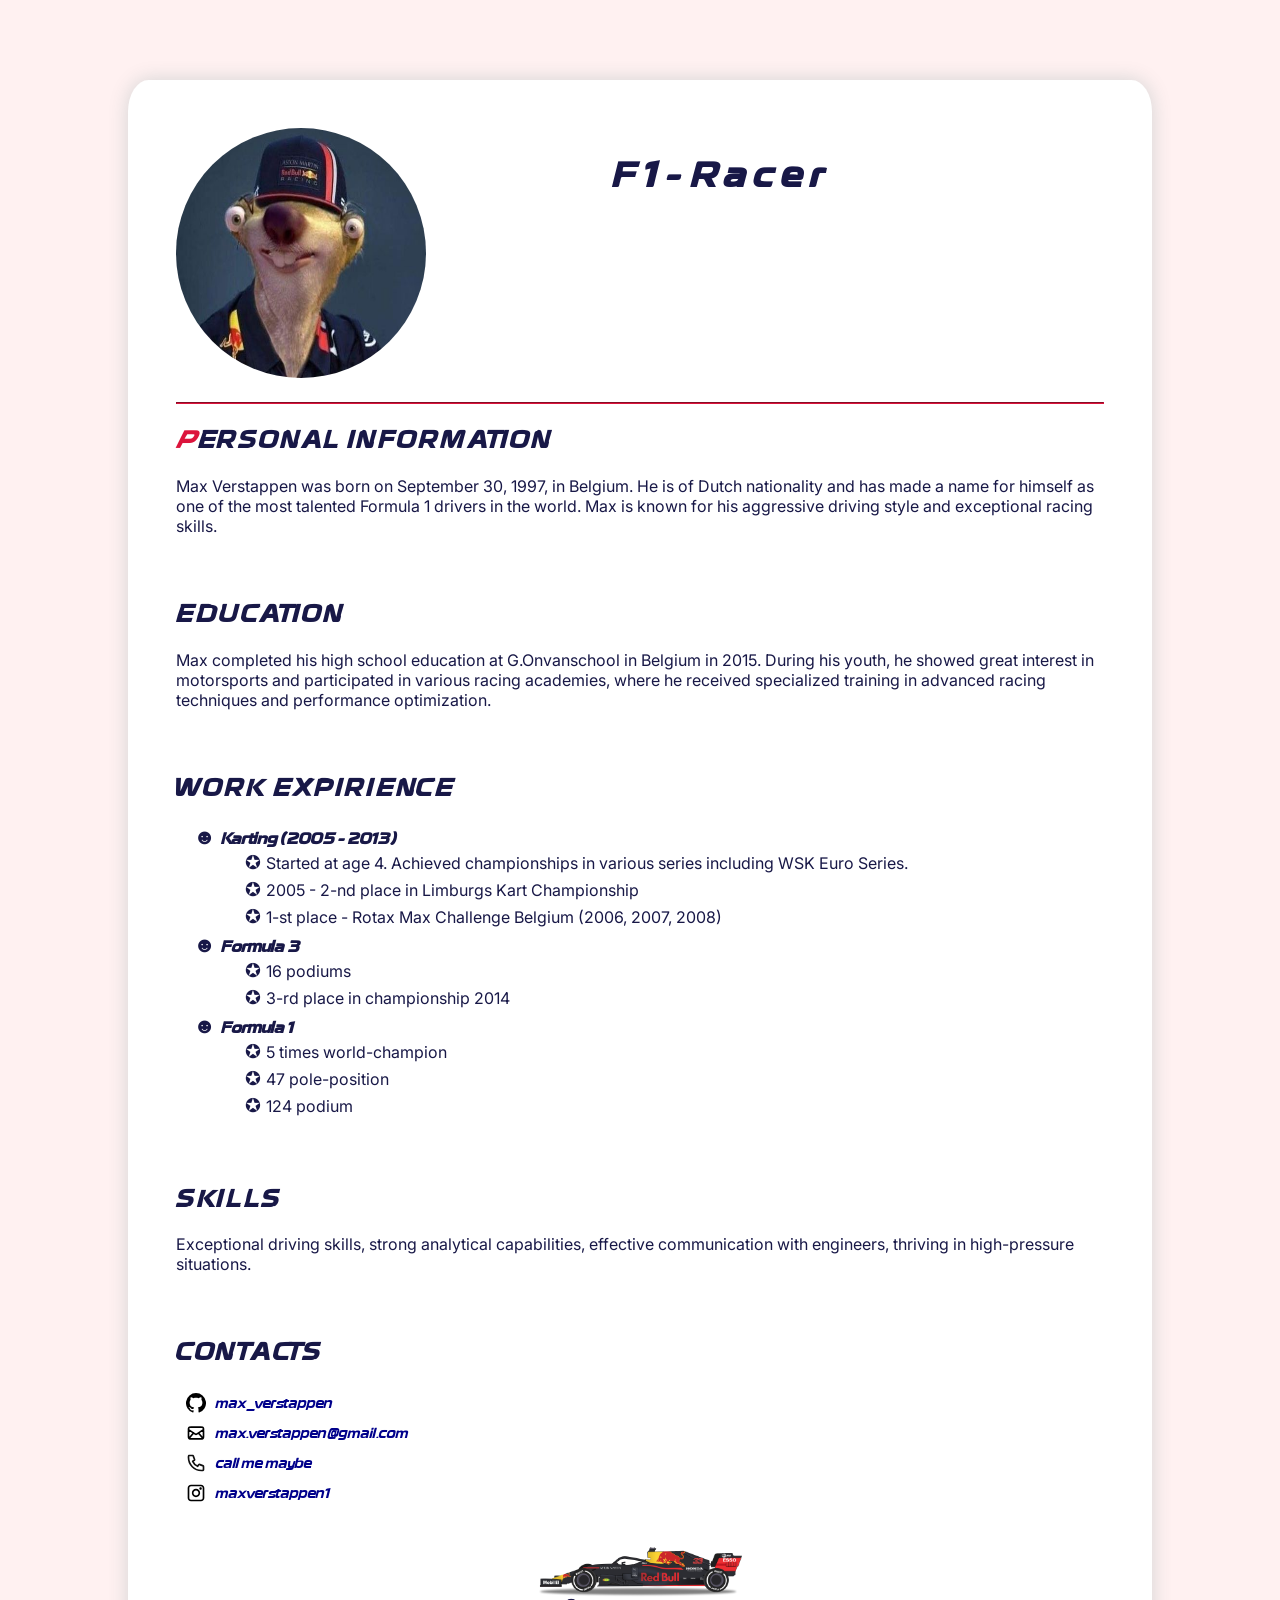
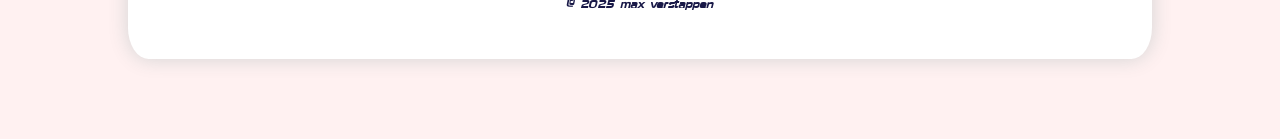
==== index.html @ b6f18a9c "feat: add all information" ====
<!DOCTYPE html>
<html lang="en">
  <head>
    <meta charset="UTF-8" />
    <meta name="viewport" content="width=device-width, initial-scale=1.0" />
    <meta name="description" content="CV" />
    <link rel="icon" href="assets/img/favicon.png" />
    <link rel="stylesheet" href="style.css" />
    <link rel="preconnect" href="https://fonts.googleapis.com" />
    <link rel="preconnect" href="https://fonts.gstatic.com" crossorigin />
    <link
      href="https://fonts.googleapis.com/css2?family=Inter:ital,opsz,wght@0,14..32,100..900;1,14..32,100..900&display=swap"
      rel="stylesheet"
    />
    <title>CV page markup</title>
  </head>
  <body>
    <header>
      <nav>
        <a href="https://github.com/mavylow/Module_2"
          ><img src="assets/img/max.jpeg" class="avatar" alt="avatar"
        /></a>
      </nav>

      <h1>F1-Racer</h1>
    </header>
    <main>
      <section class="personal-information">
        <hr />
        <h2>Personal information</h2>
        <p>
          Max Verstappen was born on September 30, 1997, in Belgium. He is of
          Dutch nationality and has made a name for himself as one of the most
          talented Formula 1 drivers in the world. Max is known for his
          aggressive driving style and exceptional racing skills.
        </p>
      </section>
      <section class="education">
        <h2>Education</h2>
        <p>
          Max completed his high school education at G.Onvanschool in Belgium in
          2015. During his youth, he showed great interest in motorsports and
          participated in various racing academies, where he received
          specialized training in advanced racing techniques and performance
          optimization.
        </p>
      </section>
      <section class="work-expirience">
        <h2>Work expirience</h2>
        <ul class="job">
          <li>
            Karting (2005 - 2013)
            <ul class="duty">
              <li>
                Started at age 4. Achieved championships in various series
                including WSK Euro Series.
              </li>
              <li>2005 - 2-nd place in Limburgs Kart Championship</li>
              <li>
                1-st place - Rotax Max Challenge Belgium (2006, 2007, 2008)
              </li>
            </ul>
          </li>
          <li>
            Formula 3
            <ul class="duty">
              <li>16 podiums</li>
              <li>3-rd place in championship 2014</li>
            </ul>
          </li>
          <li>
            Formula 1
            <ul class="duty">
              <li>5 times world-champion</li>
              <li>47 pole-position</li>
              <li>124 podium</li>
            </ul>
          </li>
        </ul>
      </section>
      <section class="skills">
        <h2>Skills</h2>
        <p>
          Exceptional driving skills, strong analytical capabilities, effective
          communication with engineers, thriving in high-pressure situations.
        </p>
      </section>
      <section class="contacts">
        <h2>Contacts</h2>
        <nav>
          <div>
            <svg viewBox="0 0 20 20" xmlns="http://www.w3.org/2000/svg">
              <path
                d="M10 0a10 10 0 0 0-3.16 19.49c.5.1.68-.22.68-.48v-1.7c-2.78.6-3.37-1.34-3.37-1.34-.45-1.15-1.11-1.46-1.11-1.46-.9-.62.07-.61.07-.61 1 .07 1.53 1.03 1.53 1.03.89 1.52 2.34 1.08 2.91.83.09-.65.35-1.09.63-1.34-2.22-.25-4.55-1.11-4.55-4.94 0-1.09.39-1.98 1.03-2.68-.1-.25-.45-1.27.1-2.65 0 0 .84-.27 2.75 1.02.8-.22 1.65-.33 2.5-.33.85 0 1.7.11 2.5.33 1.91-1.29 2.75-1.02 2.75-1.02.55 1.38.2 2.4.1 2.65.64.7 1.03 1.59 1.03 2.68 0 3.84-2.34 4.68-4.57 4.93.36.31.68.92.68 1.85v2.74c0 .27.18.58.69.48A10 10 0 0 0 10 0z"
              />
            </svg>
            <a href="https://github.com/mavylow/Module_2"> max_verstappen</a>
          </div>
          <div>
            <svg
              width="20px"
              height="20px"
              viewBox="0 0 24 24"
              fill="none"
              xmlns="http://www.w3.org/2000/svg"
            >
              <path
                d="M4 18L9 12M20 18L15 12M3 8L10.225 12.8166C10.8665 13.2443 11.1872 13.4582 11.5339 13.5412C11.8403 13.6147 12.1597 13.6147 12.4661 13.5412C12.8128 13.4582 13.1335 13.2443 13.775 12.8166L21 8M6.2 19H17.8C18.9201 19 19.4802 19 19.908 18.782C20.2843 18.5903 20.5903 18.2843 20.782 17.908C21 17.4802 21 16.9201 21 15.8V8.2C21 7.0799 21 6.51984 20.782 6.09202C20.5903 5.71569 20.2843 5.40973 19.908 5.21799C19.4802 5 18.9201 5 17.8 5H6.2C5.0799 5 4.51984 5 4.09202 5.21799C3.71569 5.40973 3.40973 5.71569 3.21799 6.09202C3 6.51984 3 7.07989 3 8.2V15.8C3 16.9201 3 17.4802 3.21799 17.908C3.40973 18.2843 3.71569 18.5903 4.09202 18.782C4.51984 19 5.07989 19 6.2 19Z"
                stroke="#000000"
                stroke-width="2"
                stroke-linecap="round"
                stroke-linejoin="round"
              />
            </svg>
            <a href="mailto:sofa.majseenko@gmail.com">
              max.verstappen@gmail.com</a
            >
          </div>
          <div>
            <svg
              viewBox="0 0 24 24"
              fill="none"
              xmlns="http://www.w3.org/2000/svg"
            >
              <path
                d="M3 5.5C3 14.0604 9.93959 21 18.5 21C18.8862 21 19.2691 20.9859 19.6483 20.9581C20.0834 20.9262 20.3009 20.9103 20.499 20.7963C20.663 20.7019 20.8185 20.5345 20.9007 20.364C21 20.1582 21 19.9181 21 19.438V16.6207C21 16.2169 21 16.015 20.9335 15.842C20.8749 15.6891 20.7795 15.553 20.6559 15.4456C20.516 15.324 20.3262 15.255 19.9468 15.117L16.74 13.9509C16.2985 13.7904 16.0777 13.7101 15.8683 13.7237C15.6836 13.7357 15.5059 13.7988 15.3549 13.9058C15.1837 14.0271 15.0629 14.2285 14.8212 14.6314L14 16C11.3501 14.7999 9.2019 12.6489 8 10L9.36863 9.17882C9.77145 8.93713 9.97286 8.81628 10.0942 8.64506C10.2012 8.49408 10.2643 8.31637 10.2763 8.1317C10.2899 7.92227 10.2096 7.70153 10.0491 7.26005L8.88299 4.05321C8.745 3.67376 8.67601 3.48403 8.55442 3.3441C8.44701 3.22049 8.31089 3.12515 8.15802 3.06645C7.98496 3 7.78308 3 7.37932 3H4.56201C4.08188 3 3.84181 3 3.63598 3.09925C3.4655 3.18146 3.29814 3.33701 3.2037 3.50103C3.08968 3.69907 3.07375 3.91662 3.04189 4.35173C3.01413 4.73086 3 5.11378 3 5.5Z"
                stroke="#0F0F0F"
                stroke-width="2"
                stroke-linecap="round"
                stroke-linejoin="round"
              />
            </svg>
            <a href="tel:+375444672612"> call me maybe</a>
          </div>
          <div>
            <svg
              width="20px"
              height="20px"
              viewBox="0 0 24 24"
              fill="none"
              xmlns="http://www.w3.org/2000/svg"
            >
              <path
                fill-rule="evenodd"
                clip-rule="evenodd"
                d="M2 6C2 3.79086 3.79086 2 6 2H18C20.2091 2 22 3.79086 22 6V18C22 20.2091 20.2091 22 18 22H6C3.79086 22 2 20.2091 2 18V6ZM6 4C4.89543 4 4 4.89543 4 6V18C4 19.1046 4.89543 20 6 20H18C19.1046 20 20 19.1046 20 18V6C20 4.89543 19.1046 4 18 4H6ZM12 9C10.3431 9 9 10.3431 9 12C9 13.6569 10.3431 15 12 15C13.6569 15 15 13.6569 15 12C15 10.3431 13.6569 9 12 9ZM7 12C7 9.23858 9.23858 7 12 7C14.7614 7 17 9.23858 17 12C17 14.7614 14.7614 17 12 17C9.23858 17 7 14.7614 7 12ZM17.5 8C18.3284 8 19 7.32843 19 6.5C19 5.67157 18.3284 5 17.5 5C16.6716 5 16 5.67157 16 6.5C16 7.32843 16.6716 8 17.5 8Z"
                fill="#000000"
              />
            </svg>
            <a href="https://www.instagram.com/maxverstappen1/">
              maxverstappen1</a
            >
          </div>
        </nav>
      </section>
    </main>
    <footer><img src="assets/img/car.png " height="50px"><span>&copy; 2025 Max Verstappen</span></footer>
  </body>
</html>
---- style.css ----
@font-face {
  font-family: Loede;
  src: url(assets/fonts/Airlash\ Raiders.ttf);
}
* {
  font-family: "Loede";
  color: rgb(24, 24, 71);
}
html {
  background-color: rgb(255 241 241);
}
body {
  box-shadow: 0px 0px 20px lightgray;
  height: fit-content;
  margin: 5em 10% 5em 10%;
  background-color: white;
  padding: 3em;
  border: 0px;
  border-radius: 2%;
}
header {
  height: fit-content;
  display: flex;
  flex-direction: row;
}

h1 {
  font-size: 40px;
  letter-spacing: 0.2em;
  position: relative;
  left: 20%;
}
h2 {
  font-size: 1.7em;
  text-transform: uppercase;
  letter-spacing: 0.1em;
}
.avatar {
  height: 250px;
  width: 250px;
  border: 0px;
  border-radius: 50%;
}
hr {
  border-color: crimson;
}
section {
  padding: 0.8em 0;
}
section > p {
  font-family: "Inter", sans-serif;
}
.personal-information h2::first-letter {
  font-style: italic;
  color: crimson;
}
.job li {
  padding: 2px 5px;
  font-size: 18px;
  font-weight: bold;
}
.duty li {
  font-size: 16px;
  font-family: "Inter", sans-serif;
  font-weight: normal;
}
li::marker {
  content: "☻";
  font-size: 1.2em;
}
.duty li::marker {
  content: "✪";
  font-size: 1.2em;
}
.contacts nav {
  display: flex;
  flex-direction: column;
}

.contacts div {
  display: flex;
  flex-direction: row;
  align-items: center;
}

.contacts svg {
  width: 20px;
  height: 20px;
  margin: 5px 10px;
}
.contacts svg:hover {
  fill: darkred;
  stroke: darkred;
}
footer {
  display: flex;
  justify-content: center;
  flex-direction: column;
  align-items: center;
  padding-top: 2em;
  text-transform: lowercase;
  font-size: small;
  word-spacing: 4px;
}

footer > img,
span {
  display: block;
}
a {
  color: darkblue;
  text-decoration: none;
}
a:hover {
  color: darkred;
  text-decoration: underline;
}
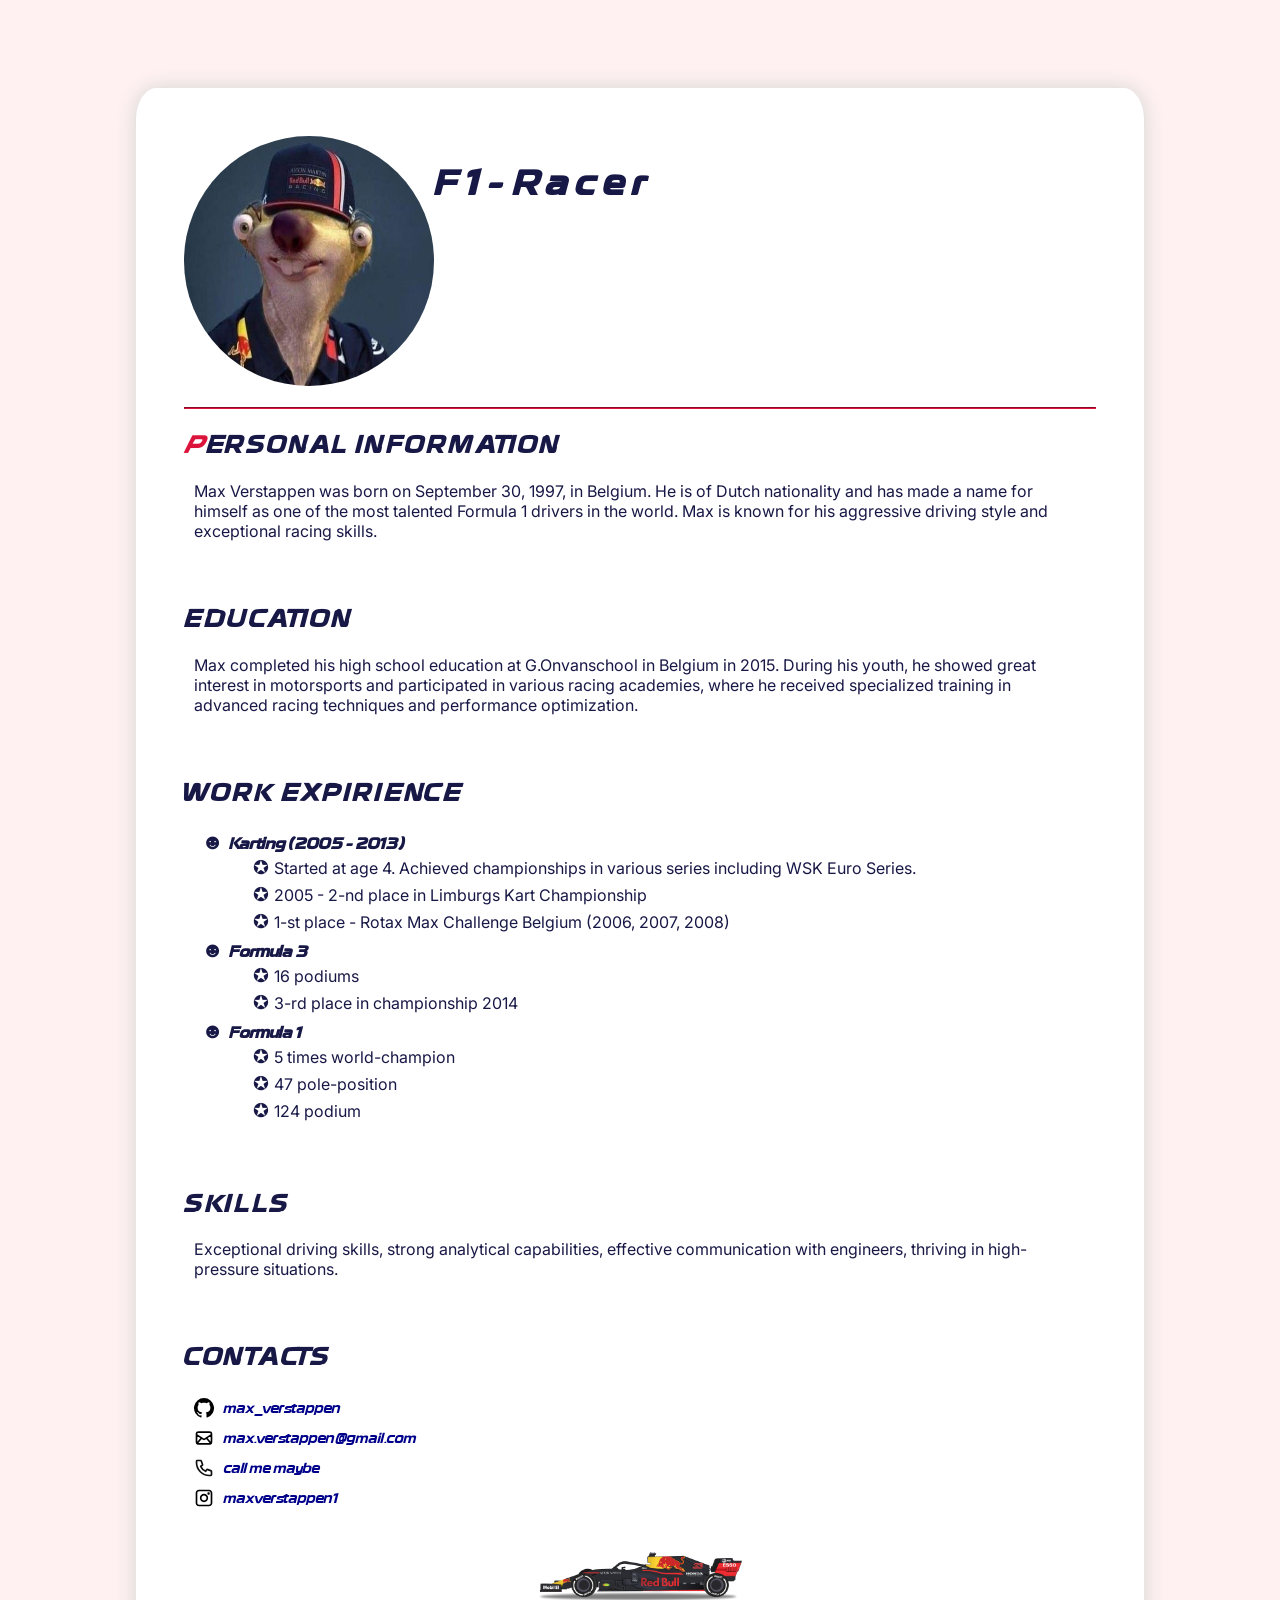
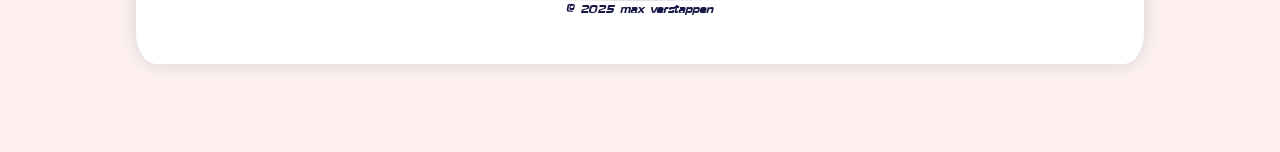
==== commit f8a08bf3: "fix: change order of style link to right logic" ====
--- a/index.html
+++ b/index.html
@@ -4,8 +4,11 @@
     <meta charset="UTF-8" />
     <meta name="viewport" content="width=device-width, initial-scale=1.0" />
     <meta name="description" content="CV" />
+    <link rel="stylesheet" href=
+    "https://necolas.github.io/normalize.css/7.0.0/normalize.css">
     <link rel="icon" href="assets/img/favicon.png" />
     <link rel="stylesheet" href="style.css" />
+  
     <link rel="preconnect" href="https://fonts.googleapis.com" />
     <link rel="preconnect" href="https://fonts.gstatic.com" crossorigin />
     <link
@@ -154,6 +157,10 @@
         </nav>
       </section>
     </main>
-    <footer><img src="assets/img/car.png " height="50px"><span>&copy; 2025 Max Verstappen</span></footer>
+    <footer>
+      <img src="assets/img/car.png " height="50px" alt="redbull-car" /><span
+        >&copy; 2025 Max Verstappen</span
+      >
+    </footer>
   </body>
 </html>
--- a/style.css
+++ b/style.css
@@ -8,11 +8,11 @@
 }
 html {
   background-color: rgb(255 241 241);
+  padding: 5em 10% 5em 10%;
 }
 body {
   box-shadow: 0px 0px 20px lightgray;
   height: fit-content;
-  margin: 5em 10% 5em 10%;
   background-color: white;
   padding: 3em;
   border: 0px;
@@ -25,17 +25,28 @@
 }
 
 h1 {
+  display: block;
+  width: fit-content;
   font-size: 40px;
   letter-spacing: 0.2em;
-  position: relative;
-  left: 20%;
 }
 h2 {
   font-size: 1.7em;
   text-transform: uppercase;
   letter-spacing: 0.1em;
 }
+nav {
+  display: block;
+  width: fit-content;
+  height: fit-content;
+}
+a {
+  display: block;
+  width: fit-content;
+  height: fit-content;
+}
 .avatar {
+  display: block;
   height: 250px;
   width: 250px;
   border: 0px;
@@ -49,6 +60,7 @@
 }
 section > p {
   font-family: "Inter", sans-serif;
+  padding: 0 10px;
 }
 .personal-information h2::first-letter {
   font-style: italic;
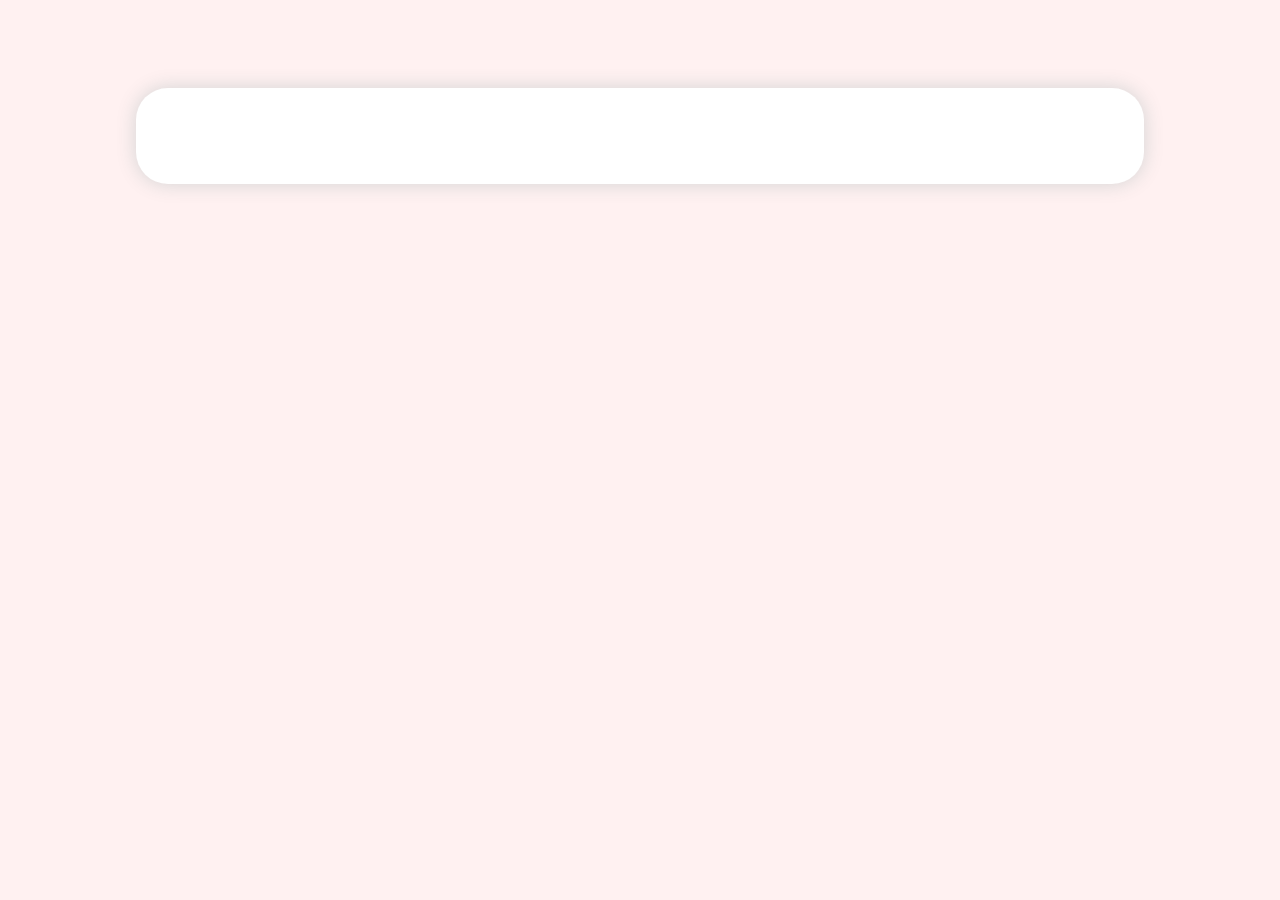
==== commit 8cab9ede: "feat: add meta info" ====
--- a/index.html
+++ b/index.html
@@ -1,166 +1,16 @@
 <!DOCTYPE html>
 <html lang="en">
-  <head>
-    <meta charset="UTF-8" />
-    <meta name="viewport" content="width=device-width, initial-scale=1.0" />
-    <meta name="description" content="CV" />
+<head>
+    <meta charset="UTF-8">
+    <meta name="viewport" content="width=device-width, initial-scale=1.0">
+    <meta name="description" content="Table and form markup">
     <link rel="stylesheet" href=
     "https://necolas.github.io/normalize.css/7.0.0/normalize.css">
-    <link rel="icon" href="assets/img/favicon.png" />
-    <link rel="stylesheet" href="style.css" />
-  
-    <link rel="preconnect" href="https://fonts.googleapis.com" />
-    <link rel="preconnect" href="https://fonts.gstatic.com" crossorigin />
-    <link
-      href="https://fonts.googleapis.com/css2?family=Inter:ital,opsz,wght@0,14..32,100..900;1,14..32,100..900&display=swap"
-      rel="stylesheet"
-    />
-    <title>CV page markup</title>
-  </head>
-  <body>
-    <header>
-      <nav>
-        <a href="https://github.com/mavylow/Module_2"
-          ><img src="assets/img/max.jpeg" class="avatar" alt="avatar"
-        /></a>
-      </nav>
-
-      <h1>F1-Racer</h1>
-    </header>
-    <main>
-      <section class="personal-information">
-        <hr />
-        <h2>Personal information</h2>
-        <p>
-          Max Verstappen was born on September 30, 1997, in Belgium. He is of
-          Dutch nationality and has made a name for himself as one of the most
-          talented Formula 1 drivers in the world. Max is known for his
-          aggressive driving style and exceptional racing skills.
-        </p>
-      </section>
-      <section class="education">
-        <h2>Education</h2>
-        <p>
-          Max completed his high school education at G.Onvanschool in Belgium in
-          2015. During his youth, he showed great interest in motorsports and
-          participated in various racing academies, where he received
-          specialized training in advanced racing techniques and performance
-          optimization.
-        </p>
-      </section>
-      <section class="work-expirience">
-        <h2>Work expirience</h2>
-        <ul class="job">
-          <li>
-            Karting (2005 - 2013)
-            <ul class="duty">
-              <li>
-                Started at age 4. Achieved championships in various series
-                including WSK Euro Series.
-              </li>
-              <li>2005 - 2-nd place in Limburgs Kart Championship</li>
-              <li>
-                1-st place - Rotax Max Challenge Belgium (2006, 2007, 2008)
-              </li>
-            </ul>
-          </li>
-          <li>
-            Formula 3
-            <ul class="duty">
-              <li>16 podiums</li>
-              <li>3-rd place in championship 2014</li>
-            </ul>
-          </li>
-          <li>
-            Formula 1
-            <ul class="duty">
-              <li>5 times world-champion</li>
-              <li>47 pole-position</li>
-              <li>124 podium</li>
-            </ul>
-          </li>
-        </ul>
-      </section>
-      <section class="skills">
-        <h2>Skills</h2>
-        <p>
-          Exceptional driving skills, strong analytical capabilities, effective
-          communication with engineers, thriving in high-pressure situations.
-        </p>
-      </section>
-      <section class="contacts">
-        <h2>Contacts</h2>
-        <nav>
-          <div>
-            <svg viewBox="0 0 20 20" xmlns="http://www.w3.org/2000/svg">
-              <path
-                d="M10 0a10 10 0 0 0-3.16 19.49c.5.1.68-.22.68-.48v-1.7c-2.78.6-3.37-1.34-3.37-1.34-.45-1.15-1.11-1.46-1.11-1.46-.9-.62.07-.61.07-.61 1 .07 1.53 1.03 1.53 1.03.89 1.52 2.34 1.08 2.91.83.09-.65.35-1.09.63-1.34-2.22-.25-4.55-1.11-4.55-4.94 0-1.09.39-1.98 1.03-2.68-.1-.25-.45-1.27.1-2.65 0 0 .84-.27 2.75 1.02.8-.22 1.65-.33 2.5-.33.85 0 1.7.11 2.5.33 1.91-1.29 2.75-1.02 2.75-1.02.55 1.38.2 2.4.1 2.65.64.7 1.03 1.59 1.03 2.68 0 3.84-2.34 4.68-4.57 4.93.36.31.68.92.68 1.85v2.74c0 .27.18.58.69.48A10 10 0 0 0 10 0z"
-              />
-            </svg>
-            <a href="https://github.com/mavylow/Module_2"> max_verstappen</a>
-          </div>
-          <div>
-            <svg
-              width="20px"
-              height="20px"
-              viewBox="0 0 24 24"
-              fill="none"
-              xmlns="http://www.w3.org/2000/svg"
-            >
-              <path
-                d="M4 18L9 12M20 18L15 12M3 8L10.225 12.8166C10.8665 13.2443 11.1872 13.4582 11.5339 13.5412C11.8403 13.6147 12.1597 13.6147 12.4661 13.5412C12.8128 13.4582 13.1335 13.2443 13.775 12.8166L21 8M6.2 19H17.8C18.9201 19 19.4802 19 19.908 18.782C20.2843 18.5903 20.5903 18.2843 20.782 17.908C21 17.4802 21 16.9201 21 15.8V8.2C21 7.0799 21 6.51984 20.782 6.09202C20.5903 5.71569 20.2843 5.40973 19.908 5.21799C19.4802 5 18.9201 5 17.8 5H6.2C5.0799 5 4.51984 5 4.09202 5.21799C3.71569 5.40973 3.40973 5.71569 3.21799 6.09202C3 6.51984 3 7.07989 3 8.2V15.8C3 16.9201 3 17.4802 3.21799 17.908C3.40973 18.2843 3.71569 18.5903 4.09202 18.782C4.51984 19 5.07989 19 6.2 19Z"
-                stroke="#000000"
-                stroke-width="2"
-                stroke-linecap="round"
-                stroke-linejoin="round"
-              />
-            </svg>
-            <a href="mailto:sofa.majseenko@gmail.com">
-              max.verstappen@gmail.com</a
-            >
-          </div>
-          <div>
-            <svg
-              viewBox="0 0 24 24"
-              fill="none"
-              xmlns="http://www.w3.org/2000/svg"
-            >
-              <path
-                d="M3 5.5C3 14.0604 9.93959 21 18.5 21C18.8862 21 19.2691 20.9859 19.6483 20.9581C20.0834 20.9262 20.3009 20.9103 20.499 20.7963C20.663 20.7019 20.8185 20.5345 20.9007 20.364C21 20.1582 21 19.9181 21 19.438V16.6207C21 16.2169 21 16.015 20.9335 15.842C20.8749 15.6891 20.7795 15.553 20.6559 15.4456C20.516 15.324 20.3262 15.255 19.9468 15.117L16.74 13.9509C16.2985 13.7904 16.0777 13.7101 15.8683 13.7237C15.6836 13.7357 15.5059 13.7988 15.3549 13.9058C15.1837 14.0271 15.0629 14.2285 14.8212 14.6314L14 16C11.3501 14.7999 9.2019 12.6489 8 10L9.36863 9.17882C9.77145 8.93713 9.97286 8.81628 10.0942 8.64506C10.2012 8.49408 10.2643 8.31637 10.2763 8.1317C10.2899 7.92227 10.2096 7.70153 10.0491 7.26005L8.88299 4.05321C8.745 3.67376 8.67601 3.48403 8.55442 3.3441C8.44701 3.22049 8.31089 3.12515 8.15802 3.06645C7.98496 3 7.78308 3 7.37932 3H4.56201C4.08188 3 3.84181 3 3.63598 3.09925C3.4655 3.18146 3.29814 3.33701 3.2037 3.50103C3.08968 3.69907 3.07375 3.91662 3.04189 4.35173C3.01413 4.73086 3 5.11378 3 5.5Z"
-                stroke="#0F0F0F"
-                stroke-width="2"
-                stroke-linecap="round"
-                stroke-linejoin="round"
-              />
-            </svg>
-            <a href="tel:+375444672612"> call me maybe</a>
-          </div>
-          <div>
-            <svg
-              width="20px"
-              height="20px"
-              viewBox="0 0 24 24"
-              fill="none"
-              xmlns="http://www.w3.org/2000/svg"
-            >
-              <path
-                fill-rule="evenodd"
-                clip-rule="evenodd"
-                d="M2 6C2 3.79086 3.79086 2 6 2H18C20.2091 2 22 3.79086 22 6V18C22 20.2091 20.2091 22 18 22H6C3.79086 22 2 20.2091 2 18V6ZM6 4C4.89543 4 4 4.89543 4 6V18C4 19.1046 4.89543 20 6 20H18C19.1046 20 20 19.1046 20 18V6C20 4.89543 19.1046 4 18 4H6ZM12 9C10.3431 9 9 10.3431 9 12C9 13.6569 10.3431 15 12 15C13.6569 15 15 13.6569 15 12C15 10.3431 13.6569 9 12 9ZM7 12C7 9.23858 9.23858 7 12 7C14.7614 7 17 9.23858 17 12C17 14.7614 14.7614 17 12 17C9.23858 17 7 14.7614 7 12ZM17.5 8C18.3284 8 19 7.32843 19 6.5C19 5.67157 18.3284 5 17.5 5C16.6716 5 16 5.67157 16 6.5C16 7.32843 16.6716 8 17.5 8Z"
-                fill="#000000"
-              />
-            </svg>
-            <a href="https://www.instagram.com/maxverstappen1/">
-              maxverstappen1</a
-            >
-          </div>
-        </nav>
-      </section>
-    </main>
-    <footer>
-      <img src="assets/img/car.png " height="50px" alt="redbull-car" /><span
-        >&copy; 2025 Max Verstappen</span
-      >
-    </footer>
-  </body>
-</html>
+    <link rel="stylesheet" href="style.css">
+    <link rel="icon" href="assets/favicon.png">
+    <title>Table and form markup</title>
+</head>
+<body>
+    
+</body>
+</html>
--- a/style.css
+++ b/style.css
@@ -16,12 +16,13 @@
   background-color: white;
   padding: 3em;
   border: 0px;
-  border-radius: 2%;
+  border-radius: 2em;
 }
 header {
   height: fit-content;
   display: flex;
   flex-direction: row;
+  flex-wrap: wrap;
 }
 
 h1 {
@@ -127,3 +128,13 @@
   color: darkred;
   text-decoration: underline;
 }
+
+@media (max-width: 700px) {
+  header {
+    justify-content: center;
+  }
+  html {
+    background-color: rgb(255 241 241);
+    padding: 2em 5% 2em 5%;
+  }
+}
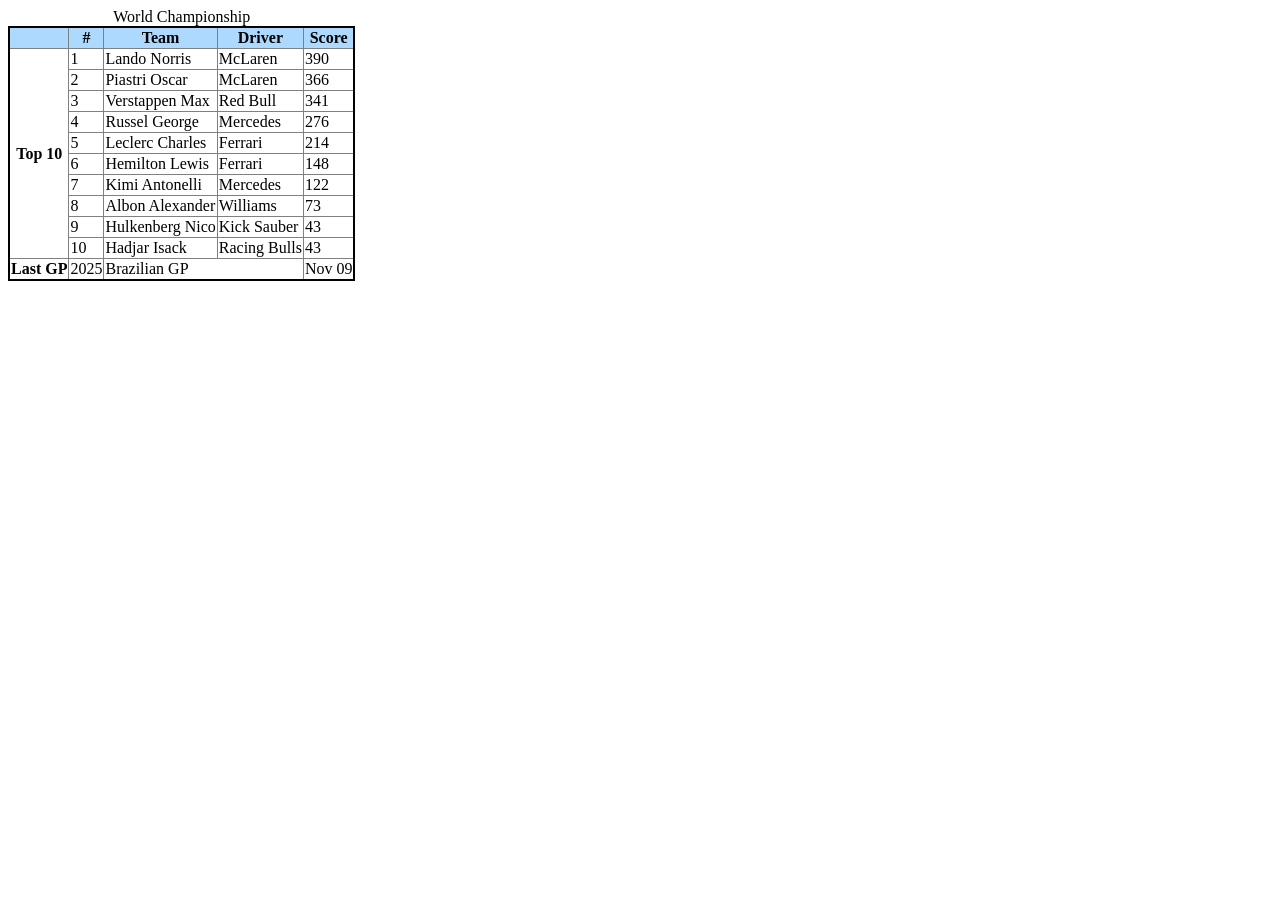
==== commit 3c67e392: "feat: add table with information" ====
--- a/index.html
+++ b/index.html
@@ -1,16 +1,100 @@
 <!DOCTYPE html>
 <html lang="en">
-<head>
-    <meta charset="UTF-8">
-    <meta name="viewport" content="width=device-width, initial-scale=1.0">
-    <meta name="description" content="Table and form markup">
-    <link rel="stylesheet" href=
-    "https://necolas.github.io/normalize.css/7.0.0/normalize.css">
-    <link rel="stylesheet" href="style.css">
-    <link rel="icon" href="assets/favicon.png">
+  <head>
+    <meta charset="UTF-8" />
+    <meta name="viewport" content="width=device-width, initial-scale=1.0" />
+    <meta name="description" content="Table and form markup" />
+    <link
+      rel="stylesheet"
+      href="https://necolas.gitdub.io/normalize.css/7.0.0/normalize.css"
+    />
+    <link rel="stylesheet" href="style.css" />
+    <link rel="icon" href="assets/favicon.png" />
     <title>Table and form markup</title>
-</head>
-<body>
-    
-</body>
-</html>+  </head>
+  <body>
+    <table>
+      <caption>
+        World Championship
+      </caption>
+      <thead>
+        <tr>
+          <th></th>
+          <th>#</th>
+          <th>Team</th>
+          <th>Driver</th>
+          <th>Score</th>
+        </tr>
+      </thead>
+      <tbody>
+        <tr>
+          <th rowspan="10">Top 10</th>
+          <td>1</td>
+          <td>Lando Norris</td>
+          <td>McLaren</td>
+          <td>390</td>
+        </tr>
+        <tr>
+          <td>2</td>
+          <td>Piastri Oscar</td>
+          <td>McLaren</td>
+          <td>366</td>
+        </tr>
+        <tr>
+          <td>3</td>
+          <td>Verstappen Max</td>
+          <td>Red Bull</td>
+          <td>341</td>
+        </tr>
+        <tr>
+          <td>4</td>
+          <td>Russel George</td>
+          <td>Mercedes</td>
+          <td>276</td>
+        </tr>
+        <tr>
+          <td>5</td>
+          <td>Leclerc Charles</td>
+          <td>Ferrari</td>
+          <td>214</td>
+        </tr>
+        <tr>
+          <td>6</td>
+          <td>Hemilton Lewis</td>
+          <td>Ferrari</td>
+          <td>148</td>
+        </tr>
+        <tr>
+          <td>7</td>
+          <td>Kimi Antonelli</td>
+          <td>Mercedes</td>
+          <td>122</td>
+        </tr>
+        <tr>
+          <td>8</td>
+          <td>Albon Alexander</td>
+          <td>Williams</td>
+          <td>73</td>
+        </tr>
+        <tr>
+          <td>9</td>
+          <td>Hulkenberg Nico</td>
+          <td>Kick Sauber</td>
+          <td>43</td>
+        </tr>
+        <tr>
+          <td>10</td>
+          <td>Hadjar Isack</td>
+          <td>Racing Bulls</td>
+          <td>43</td>
+        </tr>
+      </tbody>
+      <tfoot>
+        <th>Last GP</th>
+        <td>2025</td>
+        <td colspan="2">Brazilian GP</td>
+        <td>Nov 09</td>
+      </tfoot>
+    </table>
+  </body>
+</html>
--- a/style.css
+++ b/style.css
@@ -1,140 +1,11 @@
-@font-face {
-  font-family: Loede;
-  src: url(assets/fonts/Airlash\ Raiders.ttf);
+table {
+  border-collapse: collapse;
+  border: 2px solid black;
 }
-* {
-  font-family: "Loede";
-  color: rgb(24, 24, 71);
+thead {
+  background-color: #aed9ff;
 }
-html {
-  background-color: rgb(255 241 241);
-  padding: 5em 10% 5em 10%;
+td,
+th {
+  border: 1px solid grey;
 }
-body {
-  box-shadow: 0px 0px 20px lightgray;
-  height: fit-content;
-  background-color: white;
-  padding: 3em;
-  border: 0px;
-  border-radius: 2em;
-}
-header {
-  height: fit-content;
-  display: flex;
-  flex-direction: row;
-  flex-wrap: wrap;
-}
-
-h1 {
-  display: block;
-  width: fit-content;
-  font-size: 40px;
-  letter-spacing: 0.2em;
-}
-h2 {
-  font-size: 1.7em;
-  text-transform: uppercase;
-  letter-spacing: 0.1em;
-}
-nav {
-  display: block;
-  width: fit-content;
-  height: fit-content;
-}
-a {
-  display: block;
-  width: fit-content;
-  height: fit-content;
-}
-.avatar {
-  display: block;
-  height: 250px;
-  width: 250px;
-  border: 0px;
-  border-radius: 50%;
-}
-hr {
-  border-color: crimson;
-}
-section {
-  padding: 0.8em 0;
-}
-section > p {
-  font-family: "Inter", sans-serif;
-  padding: 0 10px;
-}
-.personal-information h2::first-letter {
-  font-style: italic;
-  color: crimson;
-}
-.job li {
-  padding: 2px 5px;
-  font-size: 18px;
-  font-weight: bold;
-}
-.duty li {
-  font-size: 16px;
-  font-family: "Inter", sans-serif;
-  font-weight: normal;
-}
-li::marker {
-  content: "☻";
-  font-size: 1.2em;
-}
-.duty li::marker {
-  content: "✪";
-  font-size: 1.2em;
-}
-.contacts nav {
-  display: flex;
-  flex-direction: column;
-}
-
-.contacts div {
-  display: flex;
-  flex-direction: row;
-  align-items: center;
-}
-
-.contacts svg {
-  width: 20px;
-  height: 20px;
-  margin: 5px 10px;
-}
-.contacts svg:hover {
-  fill: darkred;
-  stroke: darkred;
-}
-footer {
-  display: flex;
-  justify-content: center;
-  flex-direction: column;
-  align-items: center;
-  padding-top: 2em;
-  text-transform: lowercase;
-  font-size: small;
-  word-spacing: 4px;
-}
-
-footer > img,
-span {
-  display: block;
-}
-a {
-  color: darkblue;
-  text-decoration: none;
-}
-a:hover {
-  color: darkred;
-  text-decoration: underline;
-}
-
-@media (max-width: 700px) {
-  header {
-    justify-content: center;
-  }
-  html {
-    background-color: rgb(255 241 241);
-    padding: 2em 5% 2em 5%;
-  }
-}
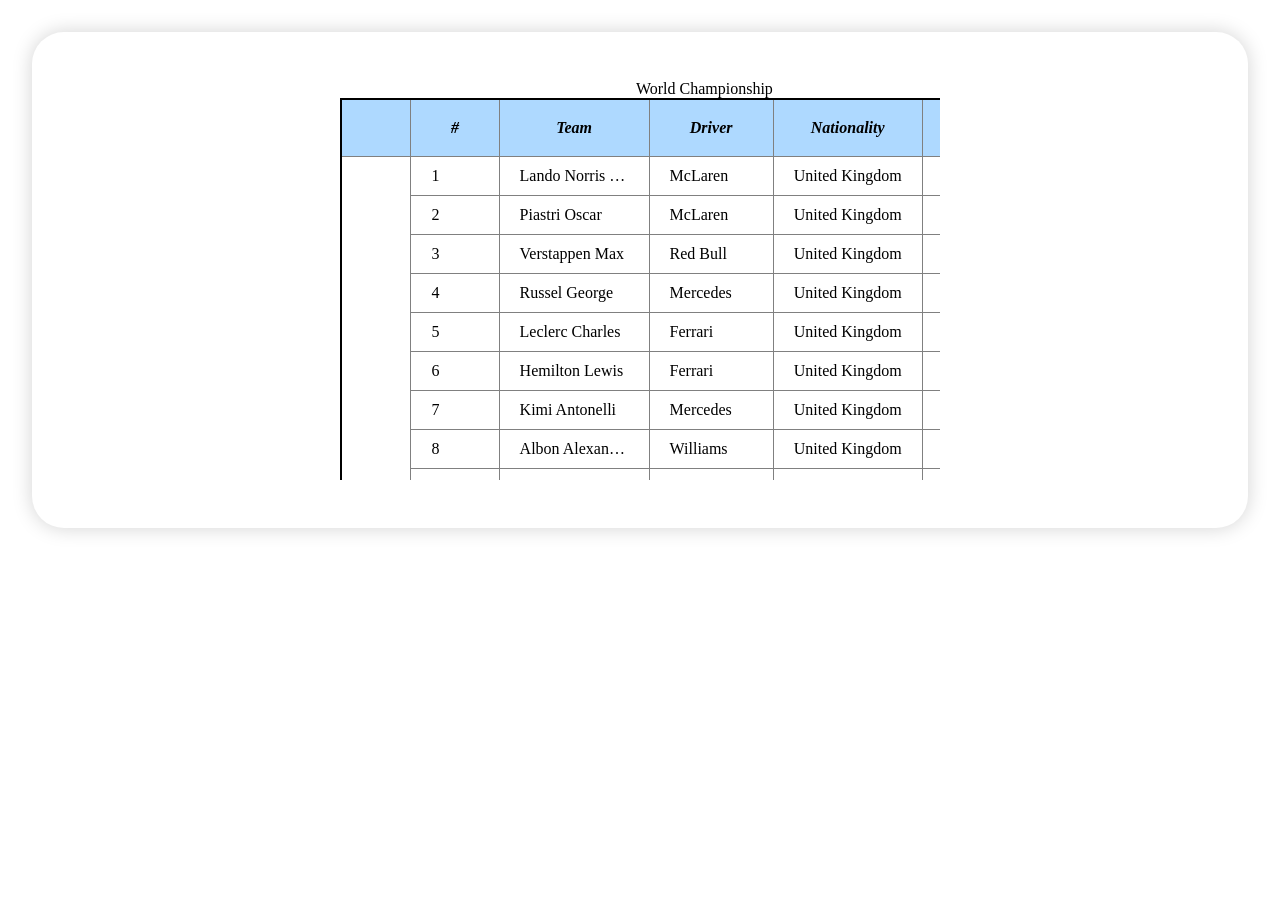
==== commit c53076cd: "feat: add nessesary styles for table" ====
--- a/index.html
+++ b/index.html
@@ -4,15 +4,14 @@
     <meta charset="UTF-8" />
     <meta name="viewport" content="width=device-width, initial-scale=1.0" />
     <meta name="description" content="Table and form markup" />
-    <link
-      rel="stylesheet"
-      href="https://necolas.gitdub.io/normalize.css/7.0.0/normalize.css"
-    />
+    <link rel="stylesheet" href=
+"https://necolas.github.io/normalize.css/7.0.0/normalize.css">
     <link rel="stylesheet" href="style.css" />
     <link rel="icon" href="assets/favicon.png" />
     <title>Table and form markup</title>
   </head>
   <body>
+    <div class="scroll-wrapper">
     <table>
       <caption>
         World Championship
@@ -23,78 +22,109 @@
           <th>#</th>
           <th>Team</th>
           <th>Driver</th>
+          <th>Nationality</th>
           <th>Score</th>
+          <th>My rate</th>
         </tr>
       </thead>
       <tbody>
         <tr>
           <th rowspan="10">Top 10</th>
           <td>1</td>
-          <td>Lando Norris</td>
+          <td>Lando Norris - A firm favourite among F1 fans, Norris has earned a loyal following with his witty approach to media engagements, his active interactions on social media and regular appearances on gaming streams.  </td>
           <td>McLaren</td>
+          <td>United Kingdom</td>
           <td>390</td>
+          <td>8</td>
         </tr>
         <tr>
           <td>2</td>
           <td>Piastri Oscar</td>
           <td>McLaren</td>
+          <td>United Kingdom</td>
           <td>366</td>
+          <td>7</td>
         </tr>
         <tr>
           <td>3</td>
           <td>Verstappen Max</td>
           <td>Red Bull</td>
+          <td>United Kingdom</td>
           <td>341</td>
+          <td>1</td>
         </tr>
         <tr>
           <td>4</td>
           <td>Russel George</td>
           <td>Mercedes</td>
+          <td>United Kingdom</td>
           <td>276</td>
+          <td>3</td>
         </tr>
         <tr>
           <td>5</td>
           <td>Leclerc Charles</td>
           <td>Ferrari</td>
+          <td>United Kingdom</td>
           <td>214</td>
+          <td>5</td>
         </tr>
         <tr>
           <td>6</td>
           <td>Hemilton Lewis</td>
           <td>Ferrari</td>
+          <td>United Kingdom</td>
           <td>148</td>
+          <td>6</td>
         </tr>
         <tr>
           <td>7</td>
           <td>Kimi Antonelli</td>
           <td>Mercedes</td>
+          <td>United Kingdom</td>
           <td>122</td>
+          <td>2</td>
         </tr>
         <tr>
           <td>8</td>
           <td>Albon Alexander</td>
           <td>Williams</td>
+          <td>United Kingdom</td>
           <td>73</td>
+          <td>9</td>
         </tr>
         <tr>
           <td>9</td>
           <td>Hulkenberg Nico</td>
           <td>Kick Sauber</td>
+          <td>United Kingdom</td>
           <td>43</td>
+          <td>10</td>
         </tr>
         <tr>
           <td>10</td>
           <td>Hadjar Isack</td>
           <td>Racing Bulls</td>
+          <td>United Kingdom</td>
           <td>43</td>
+          <td>4</td>
         </tr>
       </tbody>
       <tfoot>
-        <th>Last GP</th>
-        <td>2025</td>
-        <td colspan="2">Brazilian GP</td>
-        <td>Nov 09</td>
+        <tr>
+           <th rowspan="2">Last GP</th>
+           <th >Season</th>
+           <th colspan="3">Name</th>
+           <th colspan="2">Date</th>
+        </tr>
+        <tr>
+            <td>2025</td>
+            <td colspan="3">Brazilian GP</td>
+            <td colspan="2">Nov 09</td>
+        </tr>
+      
       </tfoot>
     </table>
+</div>
   </body>
 </html>
--- a/style.css
+++ b/style.css
@@ -1,6 +1,19 @@
+body {
+  display: flex;
+  justify-content: center;
+  box-shadow: 0px 0px 20px lightgray;
+  height: fit-content;
+  background-color: white;
+  padding: 3em;
+  margin: 2em;
+  border: 0px;
+  border-radius: 2em;
+}
 table {
   border-collapse: collapse;
   border: 2px solid black;
+  width: 600px;
+  height: 400px;
 }
 thead {
   background-color: #aed9ff;
@@ -8,4 +21,37 @@
 td,
 th {
   border: 1px solid grey;
+  padding: 10px 20px;
+  box-sizing: border-box;
 }
+.scroll-wrapper {
+  width: 600px;
+  height: 400px;
+  overflow: scroll;
+}
+tbody td {
+  max-height: 60px;
+  max-width: 150px;
+  overflow: hidden;
+  text-overflow: ellipsis;
+  white-space: nowrap;
+}
+thead th,
+tfoot th {
+  font-style: italic;
+  text-align: center;
+}
+tbody th {
+  writing-mode: sideways-lr;
+  vertical-align: bottom;
+  font-weight: bold;
+}
+tfoot th:first-of-type {
+  writing-mode: sideways-lr;
+  vertical-align: bottom;
+  font-weight: bold;
+}
+tfoot tr:last-child {
+  font-weight: bold;
+  font-style: italic;
+}
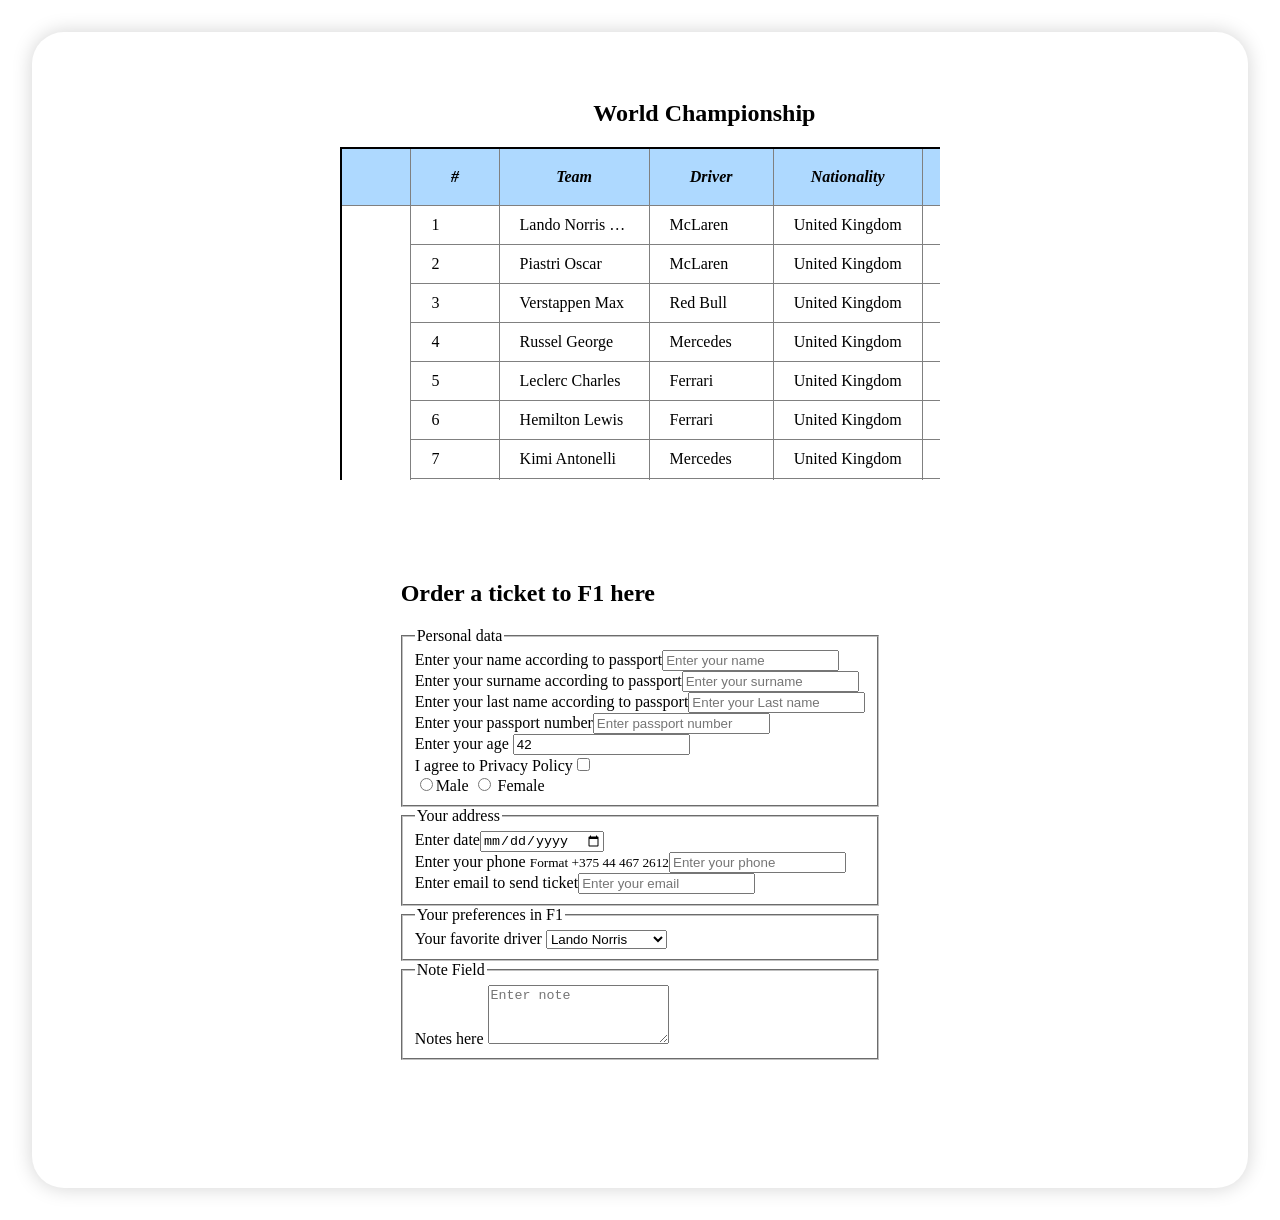
==== commit 51ee60bc: "feat: add form and nessesary inputs" ====
--- a/index.html
+++ b/index.html
@@ -4,127 +4,249 @@
     <meta charset="UTF-8" />
     <meta name="viewport" content="width=device-width, initial-scale=1.0" />
     <meta name="description" content="Table and form markup" />
-    <link rel="stylesheet" href=
-"https://necolas.github.io/normalize.css/7.0.0/normalize.css">
+    <link
+      rel="stylesheet"
+      href="https://necolas.github.io/normalize.css/7.0.0/normalize.css"
+    />
     <link rel="stylesheet" href="style.css" />
     <link rel="icon" href="assets/favicon.png" />
     <title>Table and form markup</title>
   </head>
   <body>
     <div class="scroll-wrapper">
-    <table>
-      <caption>
-        World Championship
-      </caption>
-      <thead>
-        <tr>
-          <th></th>
-          <th>#</th>
-          <th>Team</th>
-          <th>Driver</th>
-          <th>Nationality</th>
-          <th>Score</th>
-          <th>My rate</th>
-        </tr>
-      </thead>
-      <tbody>
-        <tr>
-          <th rowspan="10">Top 10</th>
-          <td>1</td>
-          <td>Lando Norris - A firm favourite among F1 fans, Norris has earned a loyal following with his witty approach to media engagements, his active interactions on social media and regular appearances on gaming streams.  </td>
-          <td>McLaren</td>
-          <td>United Kingdom</td>
-          <td>390</td>
-          <td>8</td>
-        </tr>
-        <tr>
-          <td>2</td>
-          <td>Piastri Oscar</td>
-          <td>McLaren</td>
-          <td>United Kingdom</td>
-          <td>366</td>
-          <td>7</td>
-        </tr>
-        <tr>
-          <td>3</td>
-          <td>Verstappen Max</td>
-          <td>Red Bull</td>
-          <td>United Kingdom</td>
-          <td>341</td>
-          <td>1</td>
-        </tr>
-        <tr>
-          <td>4</td>
-          <td>Russel George</td>
-          <td>Mercedes</td>
-          <td>United Kingdom</td>
-          <td>276</td>
-          <td>3</td>
-        </tr>
-        <tr>
-          <td>5</td>
-          <td>Leclerc Charles</td>
-          <td>Ferrari</td>
-          <td>United Kingdom</td>
-          <td>214</td>
-          <td>5</td>
-        </tr>
-        <tr>
-          <td>6</td>
-          <td>Hemilton Lewis</td>
-          <td>Ferrari</td>
-          <td>United Kingdom</td>
-          <td>148</td>
-          <td>6</td>
-        </tr>
-        <tr>
-          <td>7</td>
-          <td>Kimi Antonelli</td>
-          <td>Mercedes</td>
-          <td>United Kingdom</td>
-          <td>122</td>
-          <td>2</td>
-        </tr>
-        <tr>
-          <td>8</td>
-          <td>Albon Alexander</td>
-          <td>Williams</td>
-          <td>United Kingdom</td>
-          <td>73</td>
-          <td>9</td>
-        </tr>
-        <tr>
-          <td>9</td>
-          <td>Hulkenberg Nico</td>
-          <td>Kick Sauber</td>
-          <td>United Kingdom</td>
-          <td>43</td>
-          <td>10</td>
-        </tr>
-        <tr>
-          <td>10</td>
-          <td>Hadjar Isack</td>
-          <td>Racing Bulls</td>
-          <td>United Kingdom</td>
-          <td>43</td>
-          <td>4</td>
-        </tr>
-      </tbody>
-      <tfoot>
-        <tr>
-           <th rowspan="2">Last GP</th>
-           <th >Season</th>
-           <th colspan="3">Name</th>
-           <th colspan="2">Date</th>
-        </tr>
-        <tr>
+      <table>
+        <caption>
+          <h2>World Championship</h2>
+        </caption>
+        <thead>
+          <tr>
+            <th></th>
+            <th>#</th>
+            <th>Team</th>
+            <th>Driver</th>
+            <th>Nationality</th>
+            <th>Score</th>
+            <th>My rate</th>
+          </tr>
+        </thead>
+        <tbody>
+          <tr>
+            <th rowspan="10">Top 10</th>
+            <td>1</td>
+            <td>
+              Lando Norris - A firm favourite among F1 fans, Norris has earned a
+              loyal following with his witty approach to media engagements, his
+              active interactions on social media and regular appearances on
+              gaming streams.
+            </td>
+            <td>McLaren</td>
+            <td>United Kingdom</td>
+            <td>390</td>
+            <td>8</td>
+          </tr>
+          <tr>
+            <td>2</td>
+            <td>Piastri Oscar</td>
+            <td>McLaren</td>
+            <td>United Kingdom</td>
+            <td>366</td>
+            <td>7</td>
+          </tr>
+          <tr>
+            <td>3</td>
+            <td>Verstappen Max</td>
+            <td>Red Bull</td>
+            <td>United Kingdom</td>
+            <td>341</td>
+            <td>1</td>
+          </tr>
+          <tr>
+            <td>4</td>
+            <td>Russel George</td>
+            <td>Mercedes</td>
+            <td>United Kingdom</td>
+            <td>276</td>
+            <td>3</td>
+          </tr>
+          <tr>
+            <td>5</td>
+            <td>Leclerc Charles</td>
+            <td>Ferrari</td>
+            <td>United Kingdom</td>
+            <td>214</td>
+            <td>5</td>
+          </tr>
+          <tr>
+            <td>6</td>
+            <td>Hemilton Lewis</td>
+            <td>Ferrari</td>
+            <td>United Kingdom</td>
+            <td>148</td>
+            <td>6</td>
+          </tr>
+          <tr>
+            <td>7</td>
+            <td>Kimi Antonelli</td>
+            <td>Mercedes</td>
+            <td>United Kingdom</td>
+            <td>122</td>
+            <td>2</td>
+          </tr>
+          <tr>
+            <td>8</td>
+            <td>Albon Alexander</td>
+            <td>Williams</td>
+            <td>United Kingdom</td>
+            <td>73</td>
+            <td>9</td>
+          </tr>
+          <tr>
+            <td>9</td>
+            <td>Hulkenberg Nico</td>
+            <td>Kick Sauber</td>
+            <td>United Kingdom</td>
+            <td>43</td>
+            <td>10</td>
+          </tr>
+          <tr>
+            <td>10</td>
+            <td>Hadjar Isack</td>
+            <td>Racing Bulls</td>
+            <td>United Kingdom</td>
+            <td>43</td>
+            <td>4</td>
+          </tr>
+        </tbody>
+        <tfoot>
+          <tr>
+            <th rowspan="2">Last GP</th>
+            <th>Season</th>
+            <th colspan="3">Name</th>
+            <th colspan="2">Date</th>
+          </tr>
+          <tr>
             <td>2025</td>
             <td colspan="3">Brazilian GP</td>
             <td colspan="2">Nov 09</td>
-        </tr>
-      
-      </tfoot>
-    </table>
-</div>
+          </tr>
+        </tfoot>
+      </table>
+    </div>
+    <form>
+      <legend><h2>Order a ticket to F1 here</h2></legend>
+      <fieldset>
+        <legend>Personal data</legend>
+        <div>
+          <label>Enter your name according to passport</label
+          ><input
+            type="text"
+            placeholder="Enter your name"
+            size="20"
+            minlength="2"
+            required
+            name="name"
+          />
+        </div>
+        <div>
+          <label>Enter your surname according to passport</label
+          ><input
+            type="text"
+            placeholder="Enter your surname"
+            size="20"
+            minlength="2"
+            required
+            name="surname"
+          />
+        </div>
+        <div>
+          <label>Enter your last name according to passport</label
+          ><input
+            type="text"
+            placeholder="Enter your Last name"
+            size="20"
+            minlength="2"
+            required
+            name="last_name"
+          />
+        </div>
+        <div>
+          <label>Enter your passport number</label
+          ><input
+            type="text"
+            pattern="[A-Z]{2}[0-9]{7}"
+            placeholder="Enter passport number"
+            minlength="9"
+            required
+            name="passport_number"
+          />
+        </div>
+        <div>
+          <label>Enter your age</label>
+          <input
+            type="number"
+            value="42"
+            onkeydown="return !['e', 'E', '+', '-'].includes(event.key)"
+            placeholder="Enter your age"
+          />
+        </div>
+        <div>
+          <label for="prpolicy">I agree to Privacy Policy</label
+          ><input type="checkbox" id="prpolicy" />
+        </div>
+        <div>
+          <input type="radio" name="sex" id="male" /><label for="male"
+            >Male</label
+          >
+          <input type="radio" name="sex" id="female" />
+          <label for="female">Female</label>
+        </div>
+      </fieldset>
+      <fieldset>
+        <legend>Your address</legend>
+        <div><label>Enter date</label><input type="date" /></div>
+        <div>
+          <label>Enter your phone <small>Format +375 44 467 2612</small></label
+          ><input
+            type="tel"
+            pattern="\+375 [0-9]{2} [0-9]{3} [0-9]{4}"
+            required
+            placeholder="Enter your phone"
+          />
+        </div>
+        <div>
+          <label>Enter email to send ticket</label
+          ><input type="email" placeholder="Enter your email" required />
+        </div>
+      </fieldset>
+      <fieldset>
+        <legend>Your preferences in F1</legend>
+        <div>
+          <label>Your favorite driver</label>
+          <select>
+            <option>Lando Norris</option>
+            <option>Piastri Oscar</option>
+            <option>Russel George</option>
+            <option>Max Verstappen</option>
+            <option>Kimi Antonelli</option>
+            <option>Hadja Isack</option>
+            <option>Hulkenberg Nico</option>
+            <option>Leclerc Charles</option>
+            <option>Hemilton Lewis</option>
+          </select>
+        </div>
+      </fieldset>
+      <fieldset>
+        <legend>Note Field</legend>
+        <div>
+          <label for="notes">Notes here</label>
+          <textarea
+            rows="1"
+            wrap="hard"
+            placeholder="Enter note"
+            id="notes"
+          ></textarea>
+        </div>
+      </fieldset>
+    </form>
   </body>
 </html>
--- a/style.css
+++ b/style.css
@@ -1,6 +1,8 @@
 body {
   display: flex;
   justify-content: center;
+  align-items: center;
+  flex-direction: column;
   box-shadow: 0px 0px 20px lightgray;
   height: fit-content;
   background-color: white;
@@ -55,3 +57,15 @@
   font-weight: bold;
   font-style: italic;
 }
+form {
+  margin: 5em;
+}
+input[type="text"]:focus {
+  outline-color: blue;
+  caret-color: brown;
+}
+textarea {
+  resize: horizontal;
+  min-height: 4em;
+  min-width: 5em;
+}
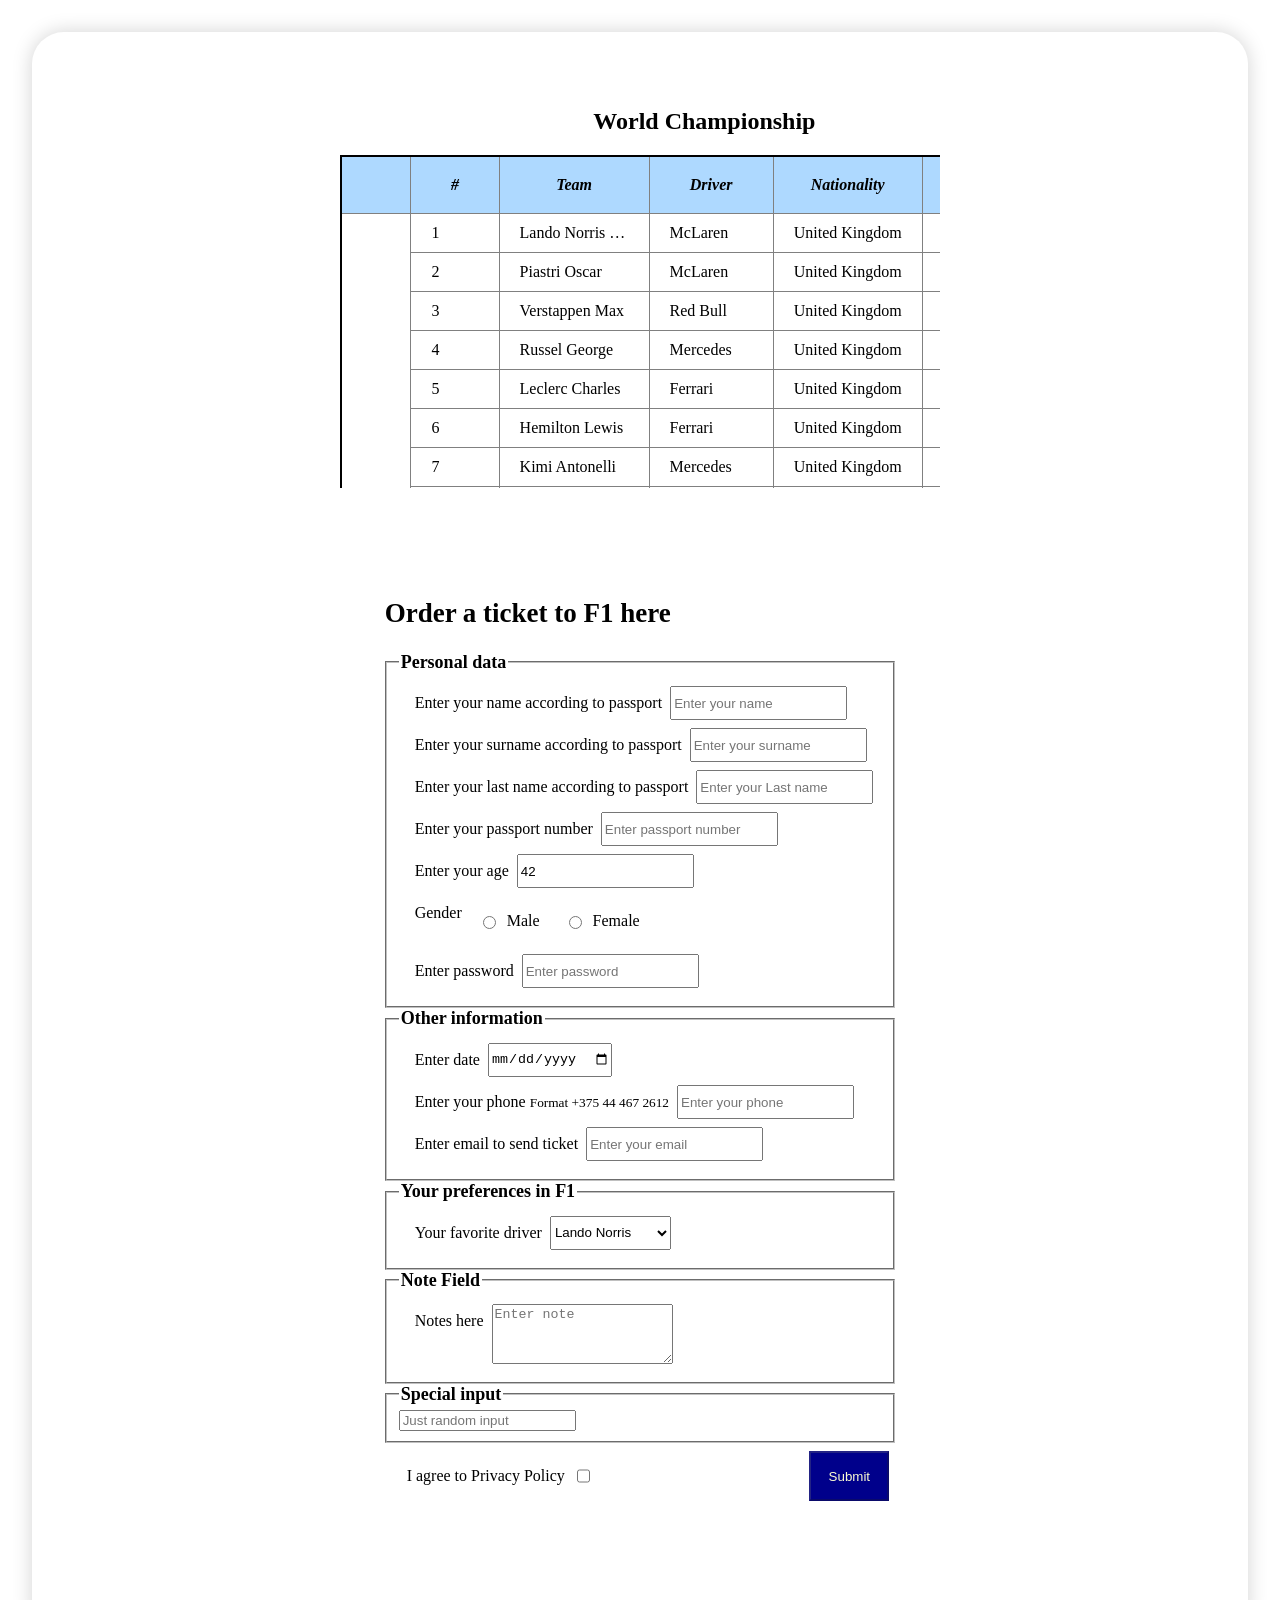
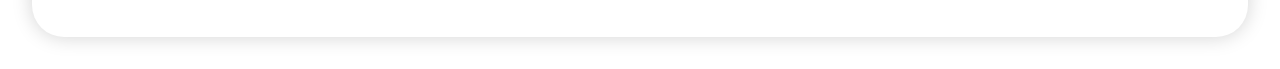
==== commit 91f5af65: "add all requirements" ====
--- a/index.html
+++ b/index.html
@@ -137,7 +137,7 @@
       <fieldset>
         <legend>Personal data</legend>
         <div>
-          <label>Enter your name according to passport</label
+          <label for="name">Enter your name according to passport</label
           ><input
             type="text"
             placeholder="Enter your name"
@@ -145,10 +145,11 @@
             minlength="2"
             required
             name="name"
-          />
-        </div>
-        <div>
-          <label>Enter your surname according to passport</label
+            id="name"
+          />
+        </div>
+        <div>
+          <label for="surname">Enter your surname according to passport</label
           ><input
             type="text"
             placeholder="Enter your surname"
@@ -156,10 +157,12 @@
             minlength="2"
             required
             name="surname"
-          />
-        </div>
-        <div>
-          <label>Enter your last name according to passport</label
+            id="surname"
+          />
+        </div>
+        <div>
+          <label for="last_name"
+            >Enter your last name according to passport</label
           ><input
             type="text"
             placeholder="Enter your Last name"
@@ -167,10 +170,11 @@
             minlength="2"
             required
             name="last_name"
-          />
-        </div>
-        <div>
-          <label>Enter your passport number</label
+            id="last_name"
+          />
+        </div>
+        <div>
+          <label id="passport_number">Enter your passport number</label
           ><input
             type="text"
             pattern="[A-Z]{2}[0-9]{7}"
@@ -178,32 +182,44 @@
             minlength="9"
             required
             name="passport_number"
-          />
-        </div>
-        <div>
-          <label>Enter your age</label>
+            id="passport_number"
+          />
+        </div>
+        <div>
+          <label for="age">Enter your age</label>
           <input
             type="number"
             value="42"
             onkeydown="return !['e', 'E', '+', '-'].includes(event.key)"
             placeholder="Enter your age"
-          />
-        </div>
-        <div>
-          <label for="prpolicy">I agree to Privacy Policy</label
-          ><input type="checkbox" id="prpolicy" />
-        </div>
-        <div>
-          <input type="radio" name="sex" id="male" /><label for="male"
-            >Male</label
-          >
-          <input type="radio" name="sex" id="female" />
-          <label for="female">Female</label>
+            required
+            id="age"
+          />
+        </div>
+        <div class="gender">
+          <label for="gender">Gender</label>
+          <div class="radio">
+            <input type="radio" name="gender" id="male" />
+            <label for="male">Male</label>
+          </div>
+          <div class="radio">
+            <input type="radio" name="gender" id="female" />
+            <label for="female">Female</label>
+          </div>
+        </div>
+        <div>
+          <label for="password">Enter password</label>
+          <input
+            type="password"
+            placeholder="Enter password"
+            id="password"
+            required
+          />
         </div>
       </fieldset>
       <fieldset>
-        <legend>Your address</legend>
-        <div><label>Enter date</label><input type="date" /></div>
+        <legend>Other information</legend>
+        <div><label>Enter date</label><input type="date" required /></div>
         <div>
           <label>Enter your phone <small>Format +375 44 467 2612</small></label
           ><input
@@ -221,8 +237,8 @@
       <fieldset>
         <legend>Your preferences in F1</legend>
         <div>
-          <label>Your favorite driver</label>
-          <select>
+          <label for="driver">Your favorite driver</label>
+          <select id="driver" required>
             <option>Lando Norris</option>
             <option>Piastri Oscar</option>
             <option>Russel George</option>
@@ -247,6 +263,38 @@
           ></textarea>
         </div>
       </fieldset>
+      <fieldset id="special">
+        <legend>Special input</legend>
+        <input type="text" placeholder="Just random input" />
+      </fieldset>
+      <div class="submit-field">
+        <div>
+          <label for="prpolicy">I agree to Privacy Policy</label
+          ><input type="checkbox" id="priv-policy" onchange="" />
+        </div>
+
+        <button
+          type="submit"
+          id="submit"
+          disabled
+          formaction="test.php"
+          formmethod="post"
+        >
+          Submit
+        </button>
+      </div>
     </form>
   </body>
+  <script>
+    const btn = document.getElementById("submit");
+    const privPolicy = document.getElementById("priv-policy");
+
+    privPolicy.addEventListener("change", function () {
+      if (this.checked) {
+        btn.removeAttribute("disabled");
+      } else {
+        btn.setAttribute("disabled", "disabled");
+      }
+    });
+  </script>
 </html>
--- a/style.css
+++ b/style.css
@@ -64,8 +64,36 @@
   outline-color: blue;
   caret-color: brown;
 }
+select {
+  cursor: context-menu;
+}
 textarea {
   resize: horizontal;
   min-height: 4em;
   min-width: 5em;
 }
+#special > input {
+  cursor: url(assets/car.png), pointer;
+}
+div {
+  display: flex;
+  flex-direction: row;
+
+  margin: 0.5em;
+}
+label {
+  margin: 0.5em;
+  text-align: right;
+}
+.submit-field {
+  justify-content: space-between;
+}
+button {
+  width: 6em;
+  background-color: darkblue;
+  color: lightgoldenrodyellow;
+}
+legend {
+  font-size: large;
+  font-weight: bold;
+}
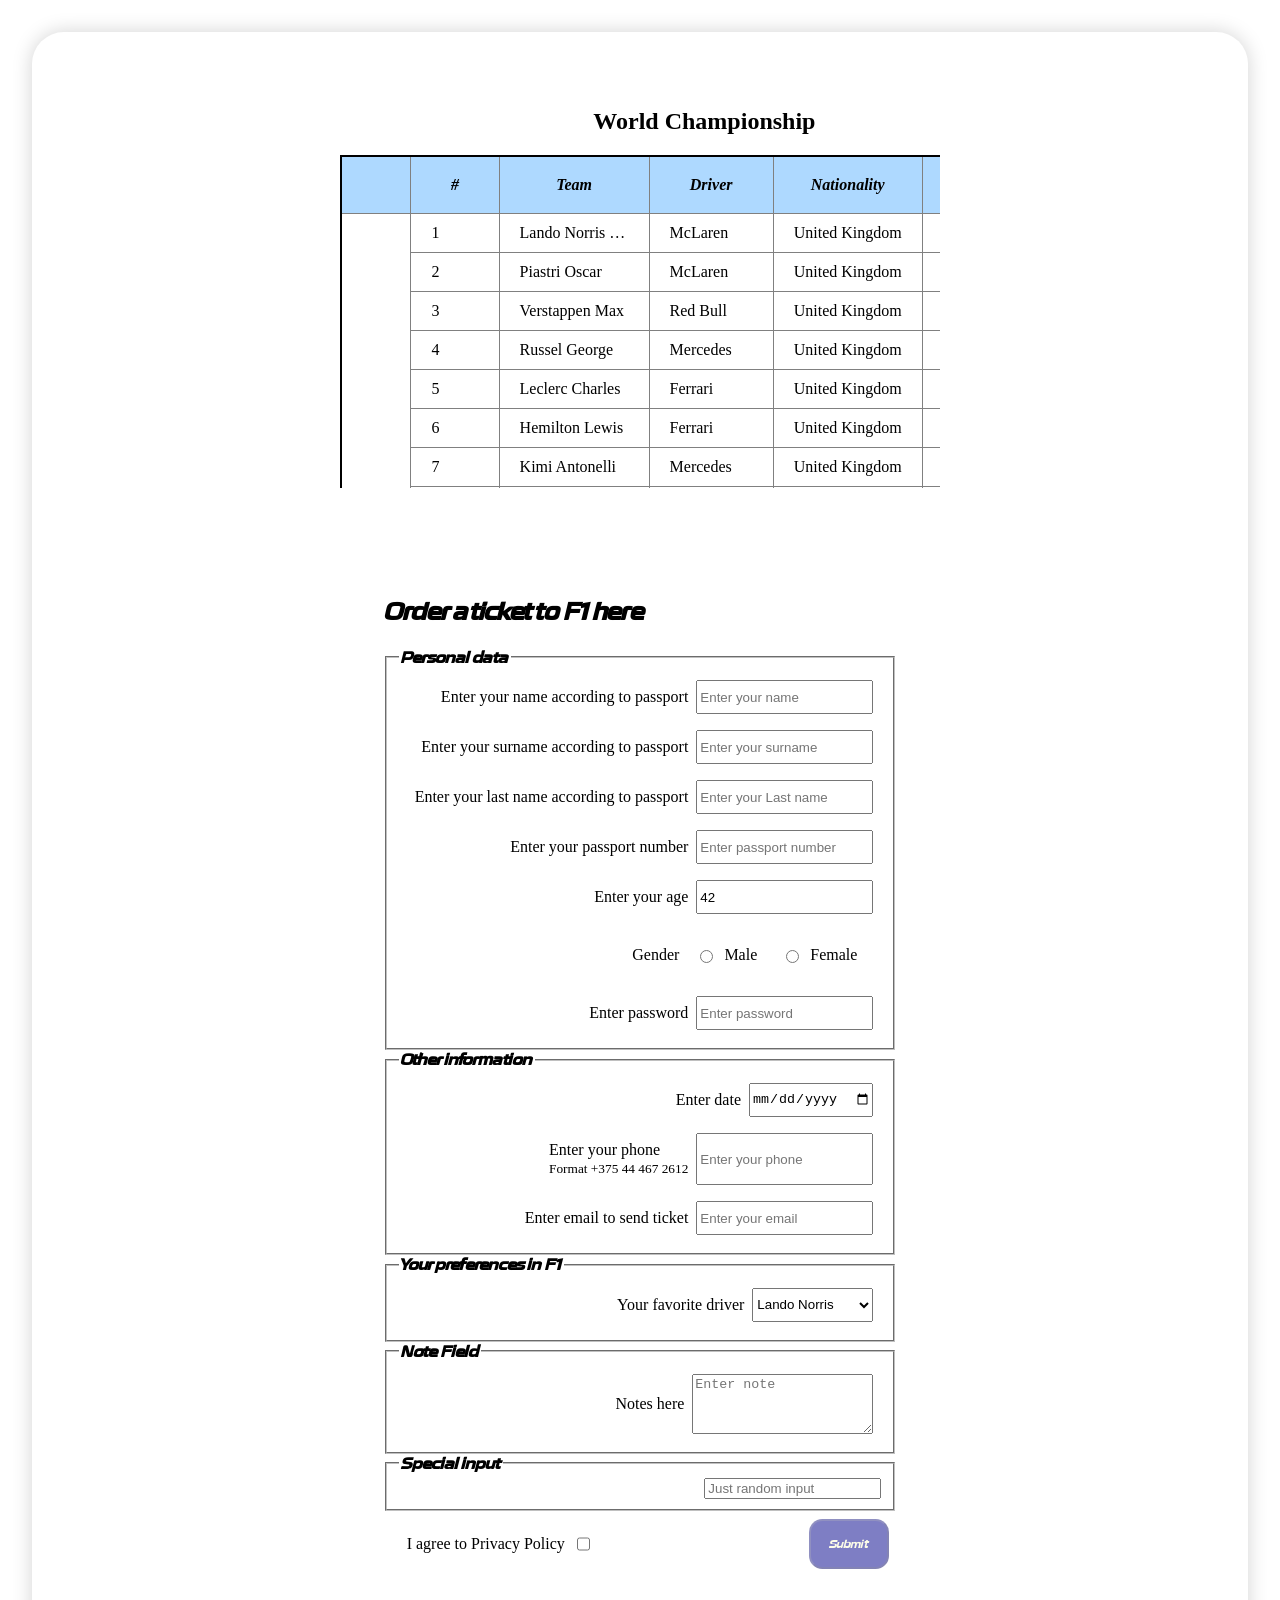
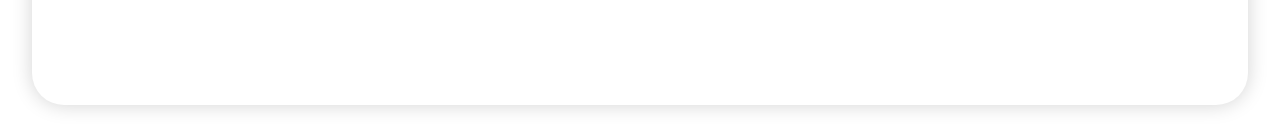
==== commit 08d78d77: "feat: add fonts and update assets" ====
--- a/index.html
+++ b/index.html
@@ -9,7 +9,7 @@
       href="https://necolas.github.io/normalize.css/7.0.0/normalize.css"
     />
     <link rel="stylesheet" href="style.css" />
-    <link rel="icon" href="assets/favicon.png" />
+    <link rel="icon" href="assets/img/favicon.png" />
     <title>Table and form markup</title>
   </head>
   <body>
@@ -221,12 +221,16 @@
         <legend>Other information</legend>
         <div><label>Enter date</label><input type="date" required /></div>
         <div>
-          <label>Enter your phone <small>Format +375 44 467 2612</small></label
+          <label for="phone"
+            >Enter your phone <br /><small
+              >Format +375 44 467 2612</small
+            ></label
           ><input
             type="tel"
             pattern="\+375 [0-9]{2} [0-9]{3} [0-9]{4}"
             required
             placeholder="Enter your phone"
+            id="phone"
           />
         </div>
         <div>
--- a/style.css
+++ b/style.css
@@ -1,3 +1,8 @@
+@font-face {
+  font-family: Loede;
+  src: url(assets/fonts/Airlash\ Raiders.ttf);
+}
+
 body {
   display: flex;
   justify-content: center;
@@ -73,17 +78,21 @@
   min-width: 5em;
 }
 #special > input {
-  cursor: url(assets/car.png), pointer;
+  cursor: url(assets/img/car.png), pointer;
+}
+fieldset {
+  display: flex;
+  flex-direction: column;
+  align-items: flex-end;
 }
 div {
   display: flex;
   flex-direction: row;
-
   margin: 0.5em;
 }
 label {
   margin: 0.5em;
-  text-align: right;
+  align-content: center;
 }
 .submit-field {
   justify-content: space-between;
@@ -92,8 +101,15 @@
   width: 6em;
   background-color: darkblue;
   color: lightgoldenrodyellow;
+  font-family: "Loede";
+  border-radius: 1em;
 }
 legend {
   font-size: large;
   font-weight: bold;
+  font-family: "Loede";
 }
+button:disabled {
+  opacity: 50%;
+  cursor: not-allowed;
+}
